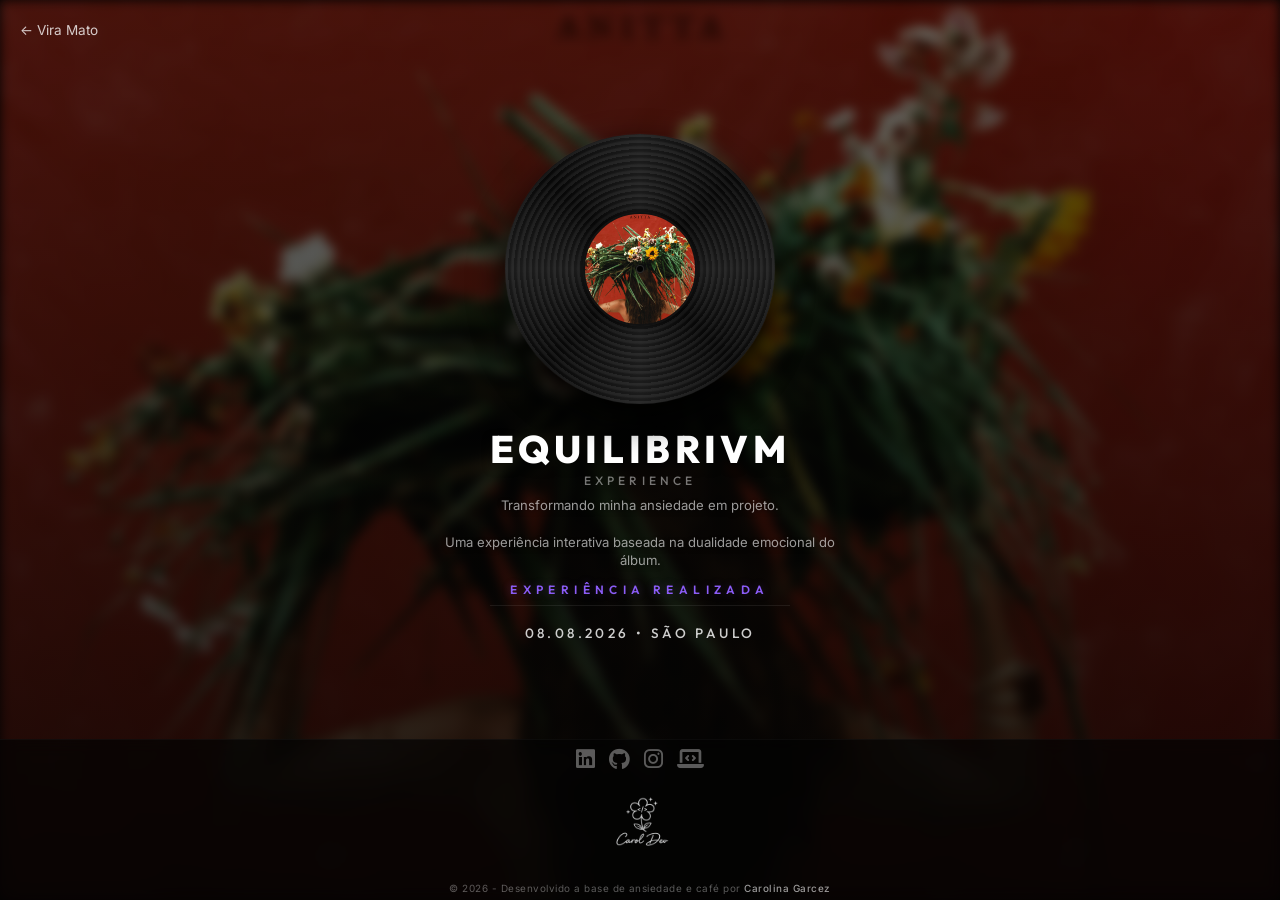
==== projects/equilibrivm/index.html @ 4b34b1bb "feat: versão 1 home pronta" ====
<!DOCTYPE html>
<html lang="pt-BR">

<head>
  <meta charset="UTF-8">
  <meta name="viewport" content="width=device-width, initial-scale=1.0">
  <title>Equilibrivm Experience — Projeto interativo</title>
  <meta name="description" content="Uma experiência interativa inspirada na dualidade emocional do álbum Equilibrivm.">
  <!-- Quando houver URL pública: canonical, og:url, og:image absoluta e metadados Twitter/X. -->
  <link rel="icon" href="img/favicon.svg" type="image/svg+xml">

  <!-- Google Fonts -->
  <link rel="preconnect" href="https://fonts.googleapis.com">
  <link rel="preconnect" href="https://fonts.gstatic.com" crossorigin>
  <link
    href="https://fonts.googleapis.com/css2?family=Inter:wght@300;400;500;600&family=Outfit:wght@400;500;600;700;800&display=swap"
    rel="stylesheet">

  <!-- Ícones -->
  <link rel="stylesheet" href="https://cdnjs.cloudflare.com/ajax/libs/font-awesome/6.5.1/css/all.min.css">

  <!-- CSS Principal -->
  <link rel="stylesheet" href="css/style.css">
</head>

<body>



  <!-- Navegação de retorno, preparada para futura troca do destino para o catálogo. -->
  <nav class="project-navigation" aria-label="Navegação do portfólio">
    <a href="../../index.html">← Vira Mato</a>
  </nav>

  <!-- Container Principal -->
  <main class="experience-container">

    <!-- Seção Centralizada -->
    <section class="main-content">

      <!-- Disco de Vinil Giratório -->
      <div class="vinyl-container">
        <div class="vinyl-glow"></div>
        <button class="vinyl-record" type="button" aria-label="Pausar a animação do disco" aria-pressed="false">
          <span class="vinyl-label" aria-hidden="true">
            <span class="vinyl-hole"></span>
          </span>
        </button>
      </div>

      <!-- Título -->
      <h1 class="hero-title">EQUILIBRIVM</h1>
      <span class="hero-tag">Experience</span>

      <!-- Descrição  -->
      <p class="hero-description">
        Transformando minha ansiedade em projeto.
        <br><br>
        Uma experiência interativa baseada na dualidade emocional do álbum.
      </p>

      <!-- Texto Superior do Contador -->
      <span class="countdown-title" id="countdown-title">EXPERIÊNCIA REALIZADA</span>

      <!-- Contagem Regressiva Flip -->
      <div class="countdown-container" aria-hidden="true" hidden>

        <!-- Grupo: Dias -->
        <div class="countdown-group">
          <div class="digit-pair" id="days-pair">
            <div class="flip-card" id="days-tens">
              <div class="card-face top"><span class="digit-num">0</span></div>
              <div class="card-face bottom"><span class="digit-num">0</span></div>
            </div>
            <div class="flip-card" id="days-ones">
              <div class="card-face top"><span class="digit-num">0</span></div>
              <div class="card-face bottom"><span class="digit-num">0</span></div>
            </div>
          </div>
          <span class="group-label">Dias</span>
        </div>

        <!-- Grupo: Horas -->
        <div class="countdown-group">
          <div class="digit-pair" id="hours-pair">
            <div class="flip-card" id="hours-tens">
              <div class="card-face top"><span class="digit-num">0</span></div>
              <div class="card-face bottom"><span class="digit-num">0</span></div>
            </div>
            <div class="flip-card" id="hours-ones">
              <div class="card-face top"><span class="digit-num">0</span></div>
              <div class="card-face bottom"><span class="digit-num">0</span></div>
            </div>
          </div>
          <span class="group-label">Horas</span>
        </div>

        <!-- Grupo: Minutos -->
        <div class="countdown-group">
          <div class="digit-pair" id="minutes-pair">
            <div class="flip-card" id="minutes-tens">
              <div class="card-face top"><span class="digit-num">0</span></div>
              <div class="card-face bottom"><span class="digit-num">0</span></div>
            </div>
            <div class="flip-card" id="minutes-ones">
              <div class="card-face top"><span class="digit-num">0</span></div>
              <div class="card-face bottom"><span class="digit-num">0</span></div>
            </div>
          </div>
          <span class="group-label">Minutos</span>
        </div>

        <!-- Grupo: Segundos -->
        <div class="countdown-group">
          <div class="digit-pair" id="seconds-pair">
            <div class="flip-card" id="seconds-tens">
              <div class="card-face top"><span class="digit-num">0</span></div>
              <div class="card-face bottom"><span class="digit-num">0</span></div>
            </div>
            <div class="flip-card" id="seconds-ones">
              <div class="card-face top"><span class="digit-num">0</span></div>
              <div class="card-face bottom"><span class="digit-num">0</span></div>
            </div>
          </div>
          <span class="group-label">Segundos</span>
        </div>

      </div>

      <!-- Dia do Show -->
      <span class="event-info">08.08.2026 • SÃO PAULO</span>

    </section>

  </main>

  <!-- footer-->
  <footer class="music-footer">
    <div class="socialIcons">
      <a href="https://www.linkedin.com/in/carolinagarcez" target="_blank" rel="noopener noreferrer" aria-label="LinkedIn de Carolina Garcez">
        <i class="fa-brands fa-linkedin"></i>
      </a>
      <a href="https://github.com/CarolinaGarcez" target="_blank" rel="noopener noreferrer" aria-label="GitHub de Carolina Garcez">
        <i class="fa-brands fa-github"></i>
      </a>
      <a href="https://www.instagram.com/mariacarolina.g.a/" target="_blank" rel="noopener noreferrer" aria-label="Instagram de Carolina Garcez">
        <i class="fa-brands fa-instagram"></i>
      </a>
      <a href="https://carolinagarcez.github.io/portfolio/" target="_blank" rel="noopener noreferrer" aria-label="Portfólio de Carolina Garcez">
        <i class="fa-solid fa-laptop-code"></i>
      </a>
    </div>

    <div class="footerBottom">
      <img src="img/logo-branco.png" alt="Logo Carolina">
      <p>
        © 2026 - Desenvolvido a base de ansiedade e café por
        <span class="designer">Carolina Garcez</span>
      </p>
    </div>
  </footer>

  <!-- Script Principal Modularizado (Entrypoint) -->
  <script type="module" src="js/main.js"></script>
</body>

</html>
---- projects/equilibrivm/css/style.css ----
/* =========================================================
   EQUILIBRIVM EXPERIENCE - PONTO DE ENTRADA CSS PRINCIPAL
   =========================================================

   Finalidade:
     Módulo central que reúne todas as folhas de estilo do projeto.
     Em vez de carregar múltiplos arquivos <link> no HTML, o index.html
     carrega apenas este arquivo, que importa os demais submódulos.

   Módulos importados:
     - global.css: resets, variáveis de design e comportamento do body.
     - animations.css: transições, keyframes e efeitos de flip 3D.
     - hero.css: cabeçalho hero, títulos, descrições e o rodapé.
     - vinyl.css: estilização do vinil realista e rótulo do álbum.
     - countdown.css: caixas de contagem regressiva flip e rótulos.
     - responsive.css: media queries para celular e altura compacta.
========================================================= */

@import url('./global.css');
@import url('./animations.css');
@import url('./hero.css');
@import url('./vinyl.css');
@import url('./countdown.css');
@import url('./responsive.css');
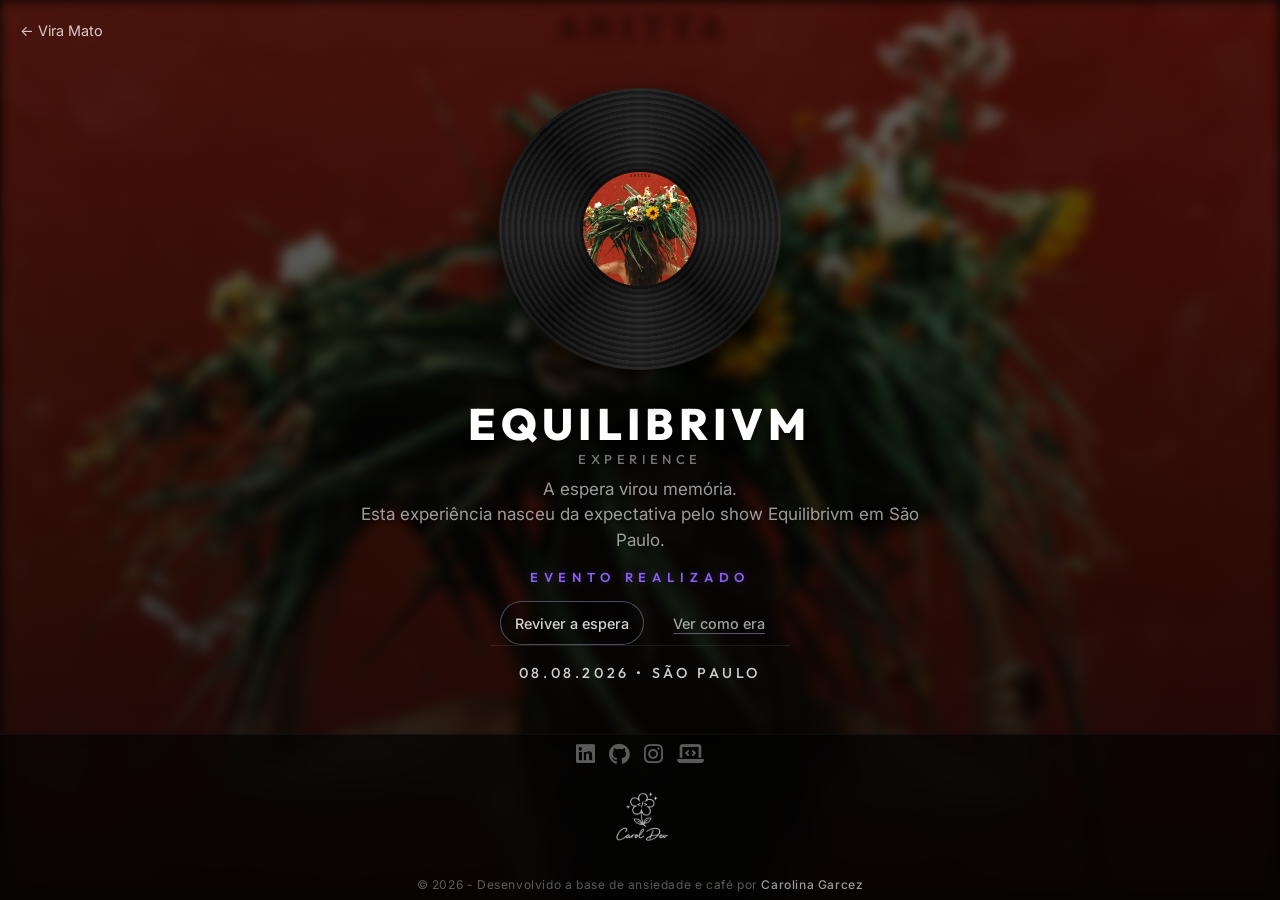
==== commit bf075703: "feat: atualizando equilibrium" ====
--- a/projects/equilibrivm/index.html
+++ b/projects/equilibrivm/index.html
@@ -4,9 +4,20 @@
 <head>
   <meta charset="UTF-8">
   <meta name="viewport" content="width=device-width, initial-scale=1.0">
-  <title>Equilibrivm Experience — Projeto interativo</title>
-  <meta name="description" content="Uma experiência interativa inspirada na dualidade emocional do álbum Equilibrivm.">
-  <!-- Quando houver URL pública: canonical, og:url, og:image absoluta e metadados Twitter/X. -->
+  <title>Equilibrivm Experience — Da espera à memória</title>
+  <meta name="description" content="Uma experiência interativa que registra a expectativa pelo show Equilibrivm em São Paulo, em 08 de agosto de 2026.">
+  <link rel="canonical" href="https://carolinagarcez.github.io/estudioviramato/projects/equilibrivm/">
+  <meta property="og:type" content="website">
+  <meta property="og:locale" content="pt_BR">
+  <meta property="og:title" content="Equilibrivm Experience — Da espera à memória">
+  <meta property="og:description" content="Uma experiência interativa que registra a expectativa pelo show Equilibrivm em São Paulo, em 08 de agosto de 2026.">
+  <meta property="og:url" content="https://carolinagarcez.github.io/estudioviramato/projects/equilibrivm/">
+  <meta property="og:image" content="https://carolinagarcez.github.io/estudioviramato/projects/equilibrivm/img/album-optimized.jpg">
+  <meta property="og:image:alt" content="Capa do álbum usada como parte da identidade visual do Equilibrivm Experience">
+  <meta name="twitter:card" content="summary_large_image">
+  <meta name="twitter:title" content="Equilibrivm Experience — Da espera à memória">
+  <meta name="twitter:description" content="Uma experiência interativa que registra a expectativa pelo show Equilibrivm em São Paulo, em 08 de agosto de 2026.">
+  <meta name="twitter:image" content="https://carolinagarcez.github.io/estudioviramato/projects/equilibrivm/img/album-optimized.jpg">
   <link rel="icon" href="img/favicon.svg" type="image/svg+xml">
 
   <!-- Google Fonts -->
@@ -54,19 +65,19 @@
 
       <!-- Descrição  -->
       <p class="hero-description">
-        Transformando minha ansiedade em projeto.
-        <br><br>
-        Uma experiência interativa baseada na dualidade emocional do álbum.
+        A espera virou memória.<br>
+        Esta experiência nasceu da expectativa pelo show Equilibrivm em São Paulo.
       </p>
 
       <!-- Texto Superior do Contador -->
-      <span class="countdown-title" id="countdown-title">EXPERIÊNCIA REALIZADA</span>
+      <span class="countdown-title" id="countdown-title">EVENTO REALIZADO</span>
 
       <!-- Contagem Regressiva Flip -->
-      <div class="countdown-container" aria-hidden="true" hidden>
+      <div class="countdown-container" id="countdown-container" role="group" aria-labelledby="countdown-title" aria-live="off" hidden>
+        <span class="sr-only" id="countdown-readable"></span>
 
         <!-- Grupo: Dias -->
-        <div class="countdown-group">
+        <div class="countdown-group" aria-hidden="true">
           <div class="digit-pair" id="days-pair">
             <div class="flip-card" id="days-tens">
               <div class="card-face top"><span class="digit-num">0</span></div>
@@ -81,7 +92,7 @@
         </div>
 
         <!-- Grupo: Horas -->
-        <div class="countdown-group">
+        <div class="countdown-group" aria-hidden="true">
           <div class="digit-pair" id="hours-pair">
             <div class="flip-card" id="hours-tens">
               <div class="card-face top"><span class="digit-num">0</span></div>
@@ -96,7 +107,7 @@
         </div>
 
         <!-- Grupo: Minutos -->
-        <div class="countdown-group">
+        <div class="countdown-group" aria-hidden="true">
           <div class="digit-pair" id="minutes-pair">
             <div class="flip-card" id="minutes-tens">
               <div class="card-face top"><span class="digit-num">0</span></div>
@@ -111,7 +122,7 @@
         </div>
 
         <!-- Grupo: Segundos -->
-        <div class="countdown-group">
+        <div class="countdown-group" aria-hidden="true">
           <div class="digit-pair" id="seconds-pair">
             <div class="flip-card" id="seconds-tens">
               <div class="card-face top"><span class="digit-num">0</span></div>
@@ -126,6 +137,14 @@
         </div>
 
       </div>
+
+      <p class="retrospective-note" id="retrospective-note" hidden></p>
+
+      <div class="experience-controls" role="group" aria-label="Controles da experiência">
+        <button class="experience-control" id="retrospective-toggle" type="button" hidden>Reviver a espera</button>
+        <button class="experience-control experience-control--secondary" id="archive-open" type="button" hidden>Ver como era</button>
+      </div>
+      <p class="sr-only" id="experience-status" role="status" aria-live="polite" aria-atomic="true"></p>
 
       <!-- Dia do Show -->
       <span class="event-info">08.08.2026 • SÃO PAULO</span>
@@ -146,7 +165,7 @@
       <a href="https://www.instagram.com/mariacarolina.g.a/" target="_blank" rel="noopener noreferrer" aria-label="Instagram de Carolina Garcez">
         <i class="fa-brands fa-instagram"></i>
       </a>
-      <a href="https://carolinagarcez.github.io/portfolio/" target="_blank" rel="noopener noreferrer" aria-label="Portfólio de Carolina Garcez">
+      <a href="https://carolinagarcez.github.io/estudioviramato/" target="_blank" rel="noopener noreferrer" aria-label="Vira Mato — Estúdio Criativo">
         <i class="fa-solid fa-laptop-code"></i>
       </a>
     </div>
